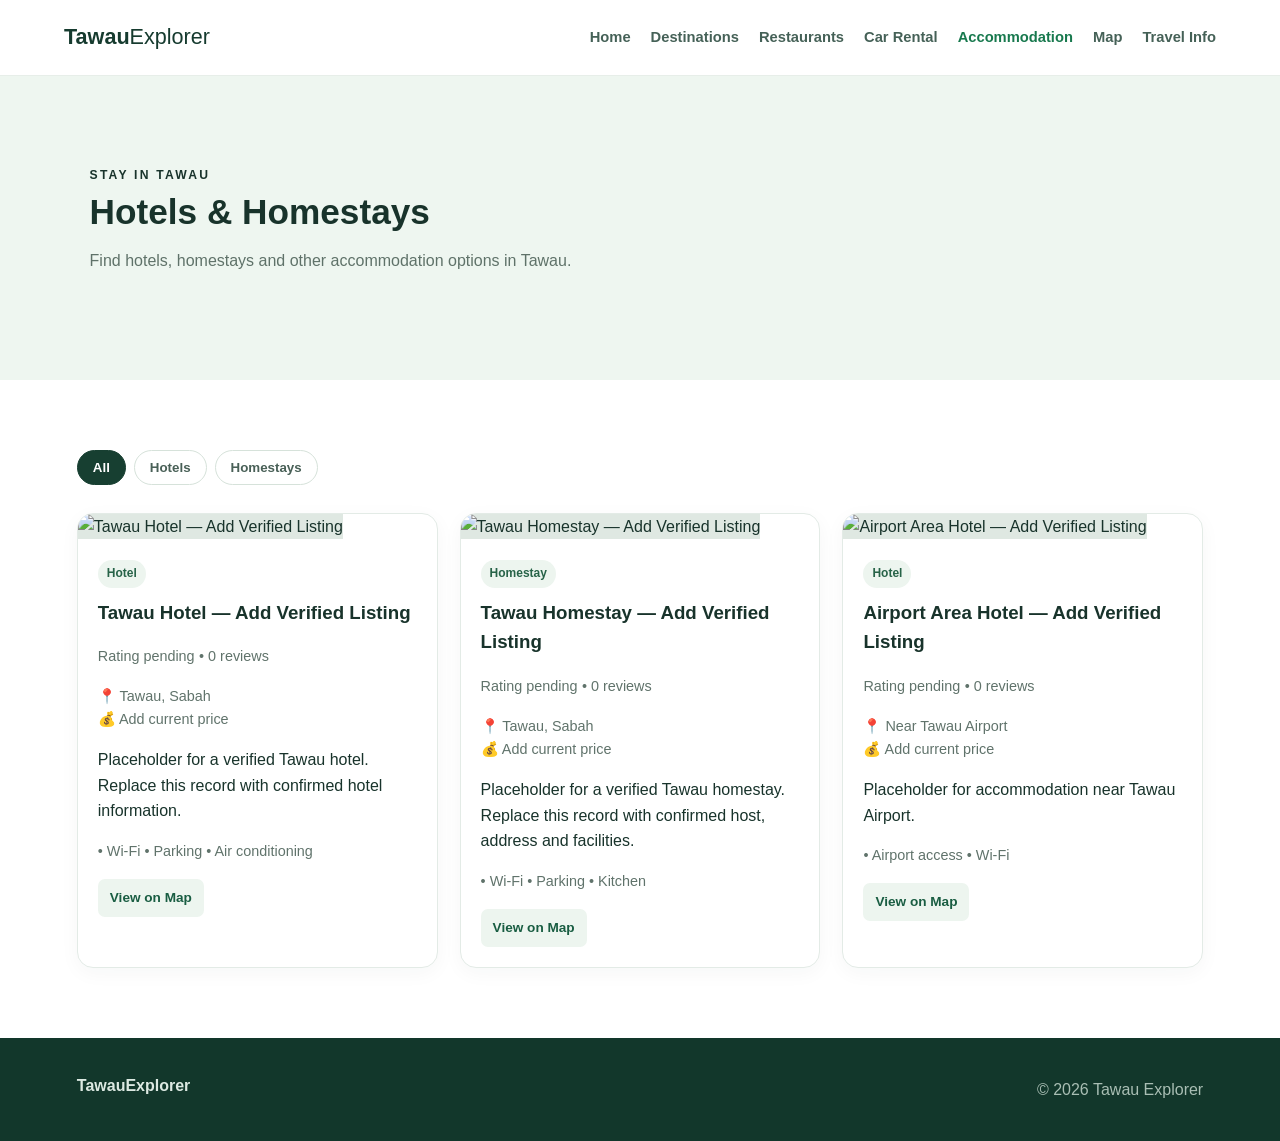
==== accommodation.html @ 8d4e5f20 "Initial Tawau Explorer website" ====
<!DOCTYPE html>
<html lang="en"><head><meta charset="UTF-8"><meta name="viewport" content="width=device-width, initial-scale=1.0"><title>Accommodation | Tawau Explorer</title><link rel="stylesheet" href="css/style.css"></head>
<body><header class="site-header"><a class="logo" href="index.html">Tawau<span>Explorer</span></a><button class="menu-toggle">☰</button><nav class="nav"><a href="index.html">Home</a><a href="destinations.html">Destinations</a><a href="restaurants.html">Restaurants</a><a href="car-rental.html">Car Rental</a><a class="active" href="accommodation.html">Accommodation</a><a href="map.html">Map</a><a href="travel-info.html">Travel Info</a></nav></header>
<main><section class="page-hero"><p class="eyebrow">STAY IN TAWAU</p><h1>Hotels & Homestays</h1><p>Find hotels, homestays and other accommodation options in Tawau.</p></section>
<section class="section"><div class="tabs"><button class="tab active" data-stay-filter="all">All</button><button class="tab" data-stay-filter="hotel">Hotels</button><button class="tab" data-stay-filter="homestay">Homestays</button></div><div id="accommodation-list" class="card-grid"></div></section></main>
<footer class="footer"><strong>TawauExplorer</strong><p>© 2026 Tawau Explorer</p></footer><script src="data/accommodation.js"></script><script src="js/app.js"></script></body></html>
---- css/style.css ----
*{box-sizing:border-box}html{scroll-behavior:smooth}body{margin:0;font-family:Inter,Arial,sans-serif;color:#18332b;background:#fff;line-height:1.6}.site-header{height:76px;padding:0 5%;display:flex;align-items:center;justify-content:space-between;position:sticky;top:0;z-index:1000;background:rgba(255,255,255,.96);backdrop-filter:blur(10px);border-bottom:1px solid #e7eee9}.logo{font-size:1.35rem;font-weight:800;color:#163b2f;text-decoration:none}.logo span{font-weight:400}.nav{display:flex;gap:20px}.nav a{color:#456157;text-decoration:none;font-size:.92rem;font-weight:600}.nav a:hover,.nav a.active{color:#18794e}.menu-toggle{display:none;border:0;background:none;font-size:1.5rem}.hero{min-height:620px;background:linear-gradient(90deg,rgba(10,43,31,.82),rgba(10,43,31,.25)),url('https://images.unsplash.com/photo-1500534623283-312aade485b7?auto=format&fit=crop&w=1800&q=80') center/cover;display:flex;align-items:center}.hero-overlay{max-width:720px;padding:8%;color:#fff}.eyebrow{font-size:.76rem;letter-spacing:.18em;font-weight:800;margin:0 0 8px;text-transform:uppercase}.hero h1{font-size:clamp(3rem,7vw,6rem);line-height:.98;margin:0 0 22px}.hero p:not(.eyebrow){font-size:1.15rem;max-width:620px}.hero-actions{display:flex;gap:12px;flex-wrap:wrap;margin-top:28px}.btn{display:inline-block;padding:12px 20px;border-radius:9px;text-decoration:none;font-weight:700;border:1px solid transparent}.btn-primary{background:#198754;color:#fff}.btn-light{background:#fff;color:#173d30}.section{padding:70px 6%;max-width:1400px;margin:auto}.section.soft{background:#f4f8f5;max-width:none}.section-heading{display:flex;align-items:end;justify-content:space-between;gap:20px;margin-bottom:28px}.section-heading h2,.page-hero h1{margin:0;font-size:2.2rem;line-height:1.1}.text-link{color:#18794e;text-decoration:none;font-weight:700}.feature-grid{display:grid;grid-template-columns:repeat(3,1fr);gap:18px}.feature-card{padding:28px;background:#fff;border:1px solid #e3ebe6;border-radius:16px;text-decoration:none;color:inherit;transition:.2s}.feature-card:hover{transform:translateY(-4px);box-shadow:0 12px 30px #163b2f12}.feature-card span{font-size:2rem}.feature-card h3{margin:12px 0 5px}.feature-card p{margin:0;color:#63756d}.card-grid{display:grid;grid-template-columns:repeat(3,1fr);gap:22px}.card{overflow:hidden;background:#fff;border:1px solid #e3ebe6;border-radius:16px;box-shadow:0 5px 20px #163b2f0a}.card-image{height:210px;width:100%;object-fit:cover;background:#dfe8e2}.card-body{padding:20px}.card h3{margin:0 0 7px}.meta{color:#60736b;font-size:.9rem}.rating{font-weight:800;color:#b06b00}.tag{display:inline-block;padding:4px 9px;border-radius:999px;background:#edf5ef;color:#276348;font-size:.75rem;font-weight:700;margin-bottom:10px}.card-actions{display:flex;gap:9px;margin-top:16px}.small-btn{padding:8px 12px;border-radius:7px;background:#edf5ef;color:#195d42;text-decoration:none;font-size:.85rem;font-weight:700}.page-hero{padding:90px 7%;background:#eef6f0}.page-hero p:last-child{max-width:700px;color:#5f7269}.tabs,.map-filters{display:flex;gap:8px;flex-wrap:wrap;margin-bottom:28px}.tab,.map-filter{border:1px solid #d6e2da;background:#fff;padding:9px 15px;border-radius:999px;cursor:pointer;color:#496057;font-weight:700}.tab.active,.map-filter.active{background:#173f31;color:#fff;border-color:#173f31}.toolbar{display:flex;justify-content:space-between;gap:20px;flex-wrap:wrap}.search{width:min(450px,100%);padding:13px 15px;border:1px solid #d5e0da;border-radius:10px;font:inherit}.info-panel{padding:30px;background:#f3f8f4;border-radius:18px}.steps{display:grid;grid-template-columns:repeat(4,1fr);gap:18px}.steps b{font-size:1.6rem;color:#198754}.info-grid{display:grid;grid-template-columns:repeat(2,1fr);gap:20px}.info-card{padding:28px;border:1px solid #e0e9e3;border-radius:16px}.info-card h2{margin-top:0}.map-page{padding:35px 5%}.map-top{display:flex;justify-content:space-between;gap:20px;align-items:end;margin-bottom:20px}.legend{display:flex;gap:12px;flex-wrap:wrap;font-size:.85rem}.pin-dot{display:inline-block;width:11px;height:11px;border-radius:50%;margin-right:4px}.purple{background:#7b3fb5}.green{background:#249653}.red{background:#d83a3a}.blue{background:#3178d1}.orange{background:#e48a21}#map{height:650px;border-radius:16px;overflow:hidden;border:1px solid #dbe6df}.custom-marker{width:22px;height:22px;border-radius:50% 50% 50% 0;transform:rotate(-45deg);border:3px solid white;box-shadow:0 2px 8px #0005}.custom-marker::after{content:'';display:block;width:7px;height:7px;background:#fff;border-radius:50%;margin:4px}.marker-purple{background:#7b3fb5}.marker-green{background:#249653}.marker-red{background:#d83a3a}.marker-blue{background:#3178d1}.marker-orange{background:#e48a21}.map-popup h3{margin:0 0 5px}.footer{padding:35px 6%;background:#12372b;color:#dce9e2;display:flex;justify-content:space-between;gap:20px}.footer p{margin:4px 0;color:#a9beb4}@media(max-width:900px){.nav{display:none;position:absolute;top:76px;left:0;right:0;background:#fff;padding:20px;flex-direction:column;border-bottom:1px solid #ddd}.nav.open{display:flex}.menu-toggle{display:block}.feature-grid,.card-grid{grid-template-columns:repeat(2,1fr)}.steps{grid-template-columns:repeat(2,1fr)}.map-top{display:block}.hero{min-height:560px}}@media(max-width:600px){.feature-grid,.card-grid,.info-grid,.steps{grid-template-columns:1fr}.section{padding:50px 5%}.hero-overlay{padding:9% 6%}.hero h1{font-size:3.3rem}.footer{display:block}.map-page{padding:25px 3%}#map{height:560px}}
/* ==========================================
   INTERACTIVE MAP - ENHANCED UI
   ========================================== */

.tawau-marker-wrapper {
    background: transparent !important;
    border: none !important;
}

.custom-marker {
    width: 30px;
    height: 38px;
    border-radius: 50% 50% 50% 0;
    transform: rotate(-45deg);
    border: 3px solid #fff;
    box-shadow: 0 4px 12px rgba(0,0,0,.28);
    position: relative;
    transition: transform .2s ease, box-shadow .2s ease;
}

.custom-marker span {
    position: absolute;
    width: 8px;
    height: 8px;
    background: #fff;
    border-radius: 50%;
    top: 8px;
    left: 8px;
}

.custom-marker:hover {
    box-shadow: 0 6px 18px rgba(0,0,0,.35);
}

/* Marker colours */

.marker-purple {
    background: #7b3fb5;
}

.marker-green {
    background: #249653;
}

.marker-red {
    background: #d83a3a;
}

.marker-blue {
    background: #3178d1;
}

.marker-orange {
    background: #e48a21;
}


/* ==========================================
   MAP POPUP
   ========================================== */

.map-popup {
    font-family: Inter, Arial, sans-serif;
    min-width: 240px;
}

.map-popup h3 {
    margin: 7px 0 5px;
    color: #18332b;
    font-size: 1.15rem;
    line-height: 1.3;
}

.popup-category {
    display: inline-flex;
    align-items: center;
    gap: 5px;
    padding: 5px 9px;
    border-radius: 999px;
    font-size: .72rem;
    font-weight: 800;
    text-transform: uppercase;
    letter-spacing: .04em;
}

.popup-purple {
    background: #f0e7f7;
    color: #7137a8;
}

.popup-green {
    background: #e6f5eb;
    color: #207c45;
}

.popup-red {
    background: #fbe8e8;
    color: #bd3030;
}

.popup-blue {
    background: #e8f0fb;
    color: #2864ae;
}

.popup-orange {
    background: #fff1df;
    color: #b96c13;
}

.popup-rating {
    display: inline-block;
    font-weight: 800;
    color: #a96700;
    margin-bottom: 8px;
}

.popup-rating span {
    font-size: 1rem;
}

.popup-rating.pending {
    color: #75857d;
    font-size: .8rem;
    font-weight: 600;
}

.popup-location {
    color: #5e7169;
    font-size: .82rem;
    margin: 4px 0 10px;
}

.popup-description {
    color: #61736b;
    font-size: .84rem;
    line-height: 1.55;
    margin: 0 0 15px;
}

.popup-actions {
    display: flex;
    gap: 7px;
}

.popup-button {
    flex: 1;
    text-align: center;
    text-decoration: none;
    padding: 8px 10px;
    border-radius: 8px;
    font-size: .78rem;
    font-weight: 800;
    transition: .2s ease;
}

.popup-button.primary {
    background: #173f31;
    color: #fff;
}

.popup-button.primary:hover {
    background: #198754;
}

.popup-button.secondary {
    background: #edf5ef;
    color: #195d42;
}

.popup-button.secondary:hover {
    background: #dcece2;
}


/* ==========================================
   MAP CONTROL BUTTON
   ========================================== */

.map-control-button {
    width: 38px !important;
    height: 38px !important;
    line-height: 38px !important;
    text-align: center;
    font-size: 22px !important;
    color: #173f31 !important;
    background: #fff !important;
    text-decoration: none !important;
    font-weight: 700;
}

.map-control-button:hover {
    background: #f0f6f2 !important;
    color: #198754 !important;
}


/* ==========================================
   USER LOCATION
   ========================================== */

.user-location-marker {
    fill: #198754;
    fill-opacity: .9;
    stroke: #fff;
    stroke-width: 3;
    filter: drop-shadow(0 2px 5px rgba(0,0,0,.3));
}


/* ==========================================
   LEAFLET POPUP IMPROVEMENT
   ========================================== */

.leaflet-popup-content-wrapper {
    border-radius: 14px;
    box-shadow: 0 12px 35px rgba(20,55,43,.18);
}

.leaflet-popup-content {
    margin: 16px;
}

.leaflet-popup-tip {
    box-shadow: 2px 2px 4px rgba(0,0,0,.05);
}


/* ==========================================
   MAP FILTER IMPROVEMENT
   ========================================== */

.map-filters {
    padding: 4px 0;
}

.map-filter {
    transition:
        background .2s ease,
        color .2s ease,
        transform .2s ease,
        box-shadow .2s ease;
}

.map-filter:hover {
    transform: translateY(-2px);
    box-shadow: 0 5px 14px rgba(23,63,49,.10);
}

.map-filter.active {
    box-shadow: 0 5px 14px rgba(23,63,49,.18);
}


/* ==========================================
   MAP PAGE HEADER
   ========================================== */

.map-top h1 {
    margin: 3px 0 5px;
    font-size: clamp(2rem, 4vw, 3rem);
    line-height: 1.05;
}

.map-top > div:first-child > p:last-child {
    color: #63756d;
    margin-top: 8px;
}


/* ==========================================
   MAP MOBILE
   ========================================== */

@media (max-width: 600px) {

    .map-filters {
        gap: 6px;
    }

    .map-filter {
        padding: 8px 11px;
        font-size: .78rem;
    }

    .legend {
        margin-top: 15px;
        gap: 8px;
        font-size: .76rem;
    }

    .map-popup {
        min-width: 210px;
    }

    .popup-actions {
        flex-direction: column;
    }

    .popup-button {
        width: 100%;
    }

}
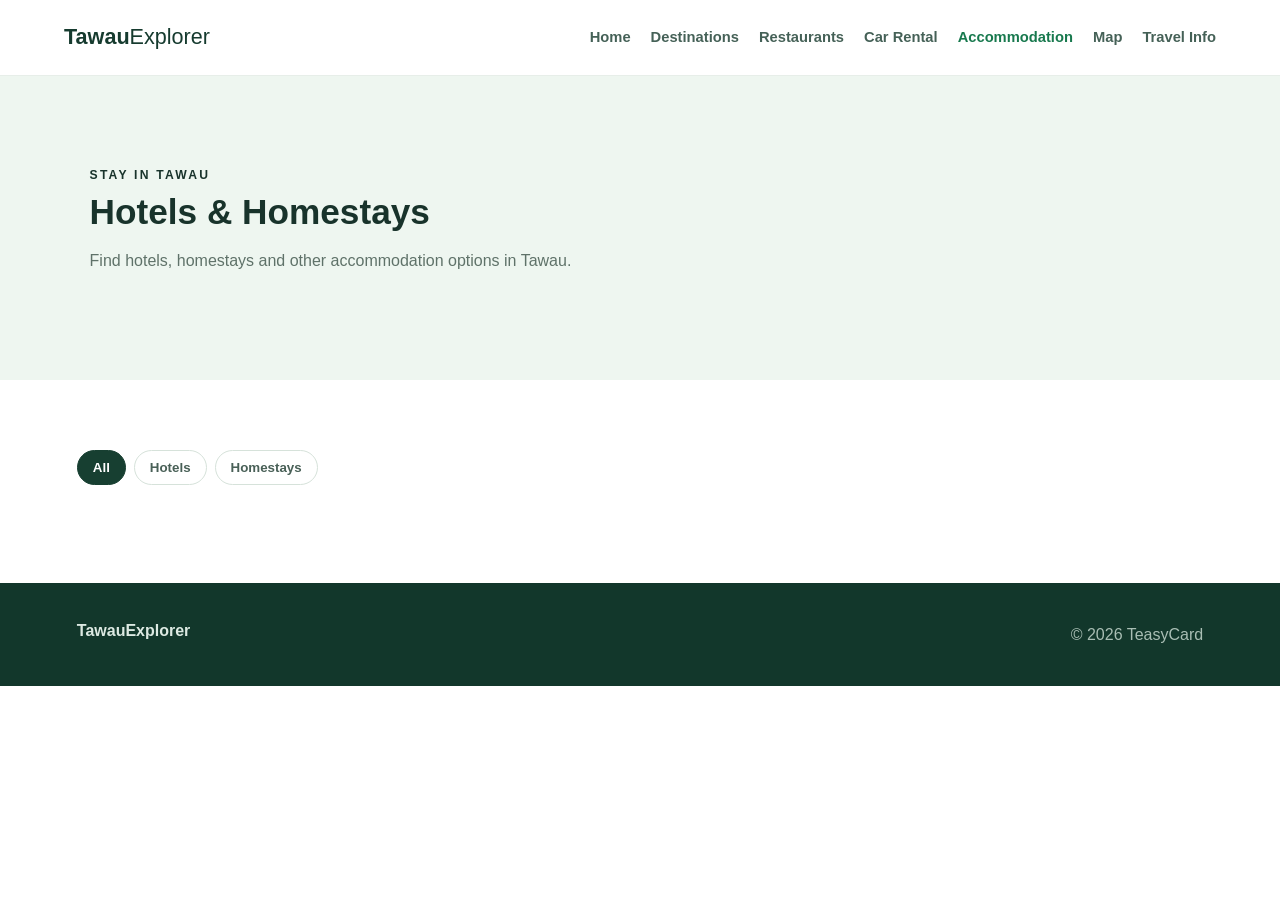
==== commit 39fcedfa: "Update TeasyCard map attractions restaurants rentals and hotels" ====
--- a/accommodation.html
+++ b/accommodation.html
@@ -1,6 +1,6 @@
 <!DOCTYPE html>
-<html lang="en"><head><meta charset="UTF-8"><meta name="viewport" content="width=device-width, initial-scale=1.0"><title>Accommodation | Tawau Explorer</title><link rel="stylesheet" href="css/style.css"></head>
+<html lang="en"><head><meta charset="UTF-8"><meta name="viewport" content="width=device-width, initial-scale=1.0"><title>Accommodation | TeasyCard</title><link rel="stylesheet" href="css/style.css"></head>
 <body><header class="site-header"><a class="logo" href="index.html">Tawau<span>Explorer</span></a><button class="menu-toggle">☰</button><nav class="nav"><a href="index.html">Home</a><a href="destinations.html">Destinations</a><a href="restaurants.html">Restaurants</a><a href="car-rental.html">Car Rental</a><a class="active" href="accommodation.html">Accommodation</a><a href="map.html">Map</a><a href="travel-info.html">Travel Info</a></nav></header>
 <main><section class="page-hero"><p class="eyebrow">STAY IN TAWAU</p><h1>Hotels & Homestays</h1><p>Find hotels, homestays and other accommodation options in Tawau.</p></section>
 <section class="section"><div class="tabs"><button class="tab active" data-stay-filter="all">All</button><button class="tab" data-stay-filter="hotel">Hotels</button><button class="tab" data-stay-filter="homestay">Homestays</button></div><div id="accommodation-list" class="card-grid"></div></section></main>
-<footer class="footer"><strong>TawauExplorer</strong><p>© 2026 Tawau Explorer</p></footer><script src="data/accommodation.js"></script><script src="js/app.js"></script></body></html>+<footer class="footer"><strong>TawauExplorer</strong><p>© 2026 TeasyCard</p></footer><script src="data/accommodation.js"></script><script src="js/app.js"></script></body></html>
